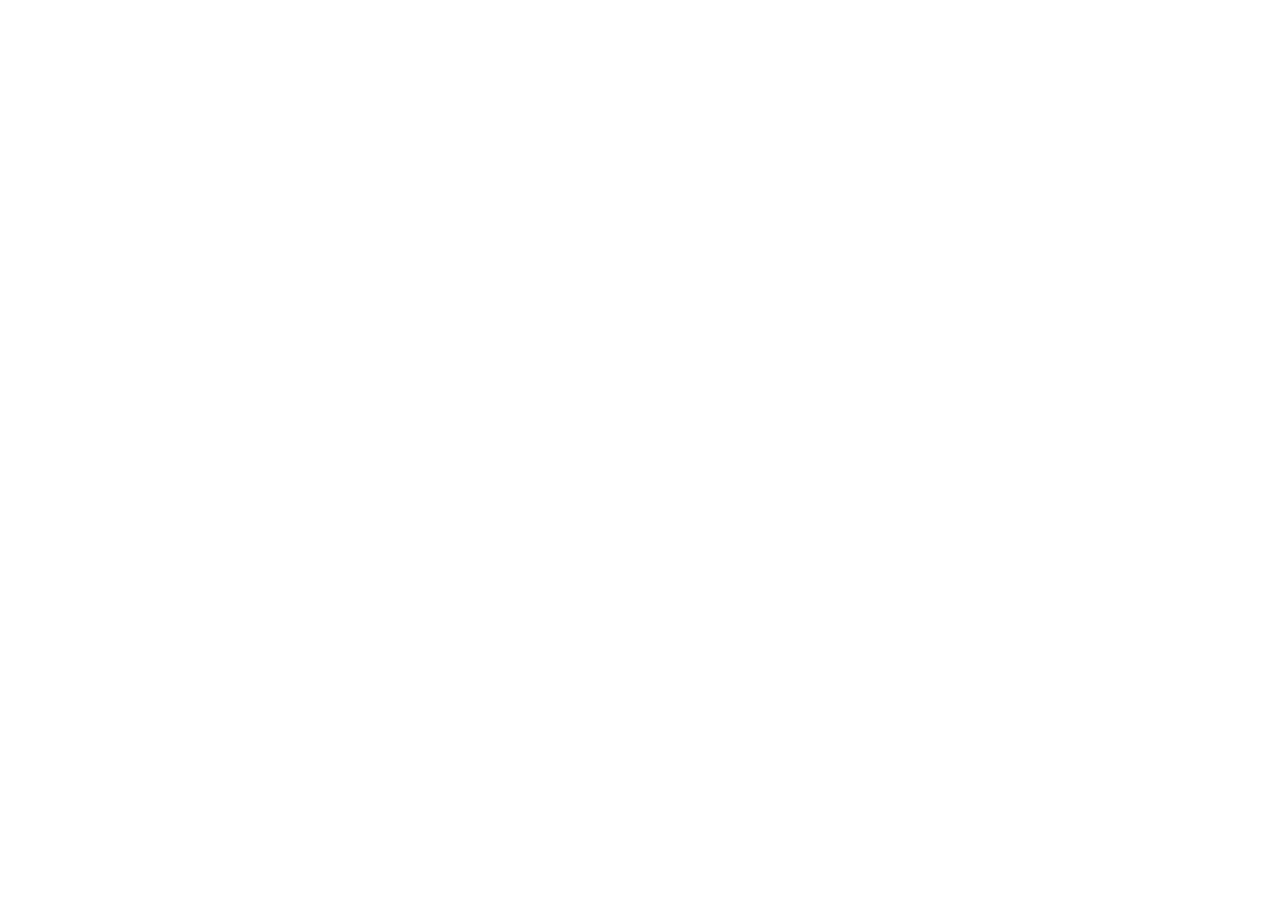
==== index.html @ 65dcfc45 "initial commit" ====
<!DOCTYPE html>
<html lang="en">
<head>
    <meta charset="UTF-8">
    <meta name="viewport" content="width=
    
    
    , initial-scale=1.0">
    <title>Document</title>
</head>
<body>
    
</body>
</html>
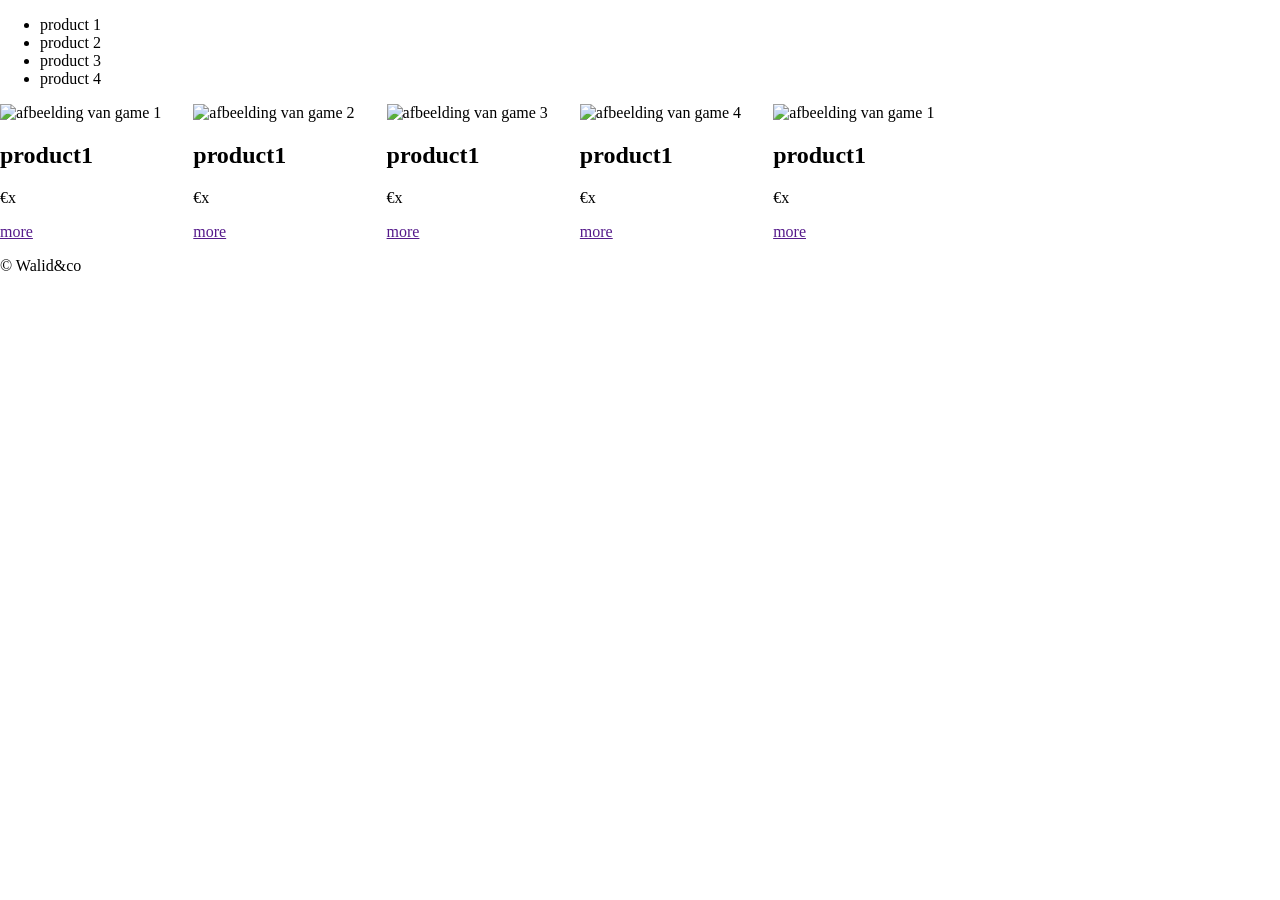
==== commit 7b417330: "eerste structuur van producten op pagina" ====
--- a/index.html
+++ b/index.html
@@ -1,14 +1,83 @@
 <!DOCTYPE html>
 <html lang="en">
+
 <head>
     <meta charset="UTF-8">
-    <meta name="viewport" content="width=
+    <meta name="viewport" content="width=device-width, initial-scale=1.0">
+    <link rel="stylesheet" href="CSS/homepage.css">
+    <title>Webshop Videogames</title>
+
+</head>
+
+<body>
+
+    <header>
+
+
+        <nav>
+            <ul class="container">
+                <li>product 1</li>
+                <li>product 2</li>
+                <li>product 3</li>
+                <li>product 4</li>
+            </ul>
+        </nav>
+    </header>
+
+
+
+    <div class="producten">
     
-    
-    , initial-scale=1.0">
-    <title>Document</title>
-</head>
-<body>
-    
+        <article class="product">
+            <img src="" alt="afbeelding van game 1">
+            <h2 class="productnaam">product1</h2>
+            <p class="prijs">€x</p>
+            <a href="">more</a>
+        </article>
+
+        <br>
+        <article class="product">
+            <img src="" alt="afbeelding van game 2">
+            <h2 class="productnaam">product1</h2>
+            <p class="prijs">€x</p>
+            <a href="">more</a>
+        </article>
+
+        <br>
+        <article class="product">
+            <img src="" alt="afbeelding van game 3">
+            <h2 class="productnaam">product1</h2>
+            <p class="prijs">€x</p>
+            <a href="">more</a>
+        </article>
+
+        <br>
+        <article class="product">
+            <img src="" alt="afbeelding van game 4">
+            <h2 class="productnaam">product1</h2>
+            <p class="prijs">€x</p>
+            <a href="">more</a>
+
+        </article>
+
+        <br>
+        <article class="product1">
+            <img src="" alt="afbeelding van game 1">
+            <h2 class="productnaam">product1</h2>
+            <p class="prijs">€x</p>
+            <a href="">more</a>
+        </article>
+    </div>
+
+
+
+
+    <footer>
+        <p>&copy; Walid&co</p>
+    </footer>
+
+
+
 </body>
+
 </html>
--- a/CSS/homepage.css
+++ b/CSS/homepage.css
@@ -0,0 +1,28 @@
+body{
+  
+margin: 0;
+
+
+}
+
+
+
+
+.producten{
+    display: flex;
+    gap: 1rem;
+    align-items: end;
+    overflow: auto;
+
+}
+
+
+.navigatie ul{
+    list-style: none;
+}
+
+
+
+
+
+
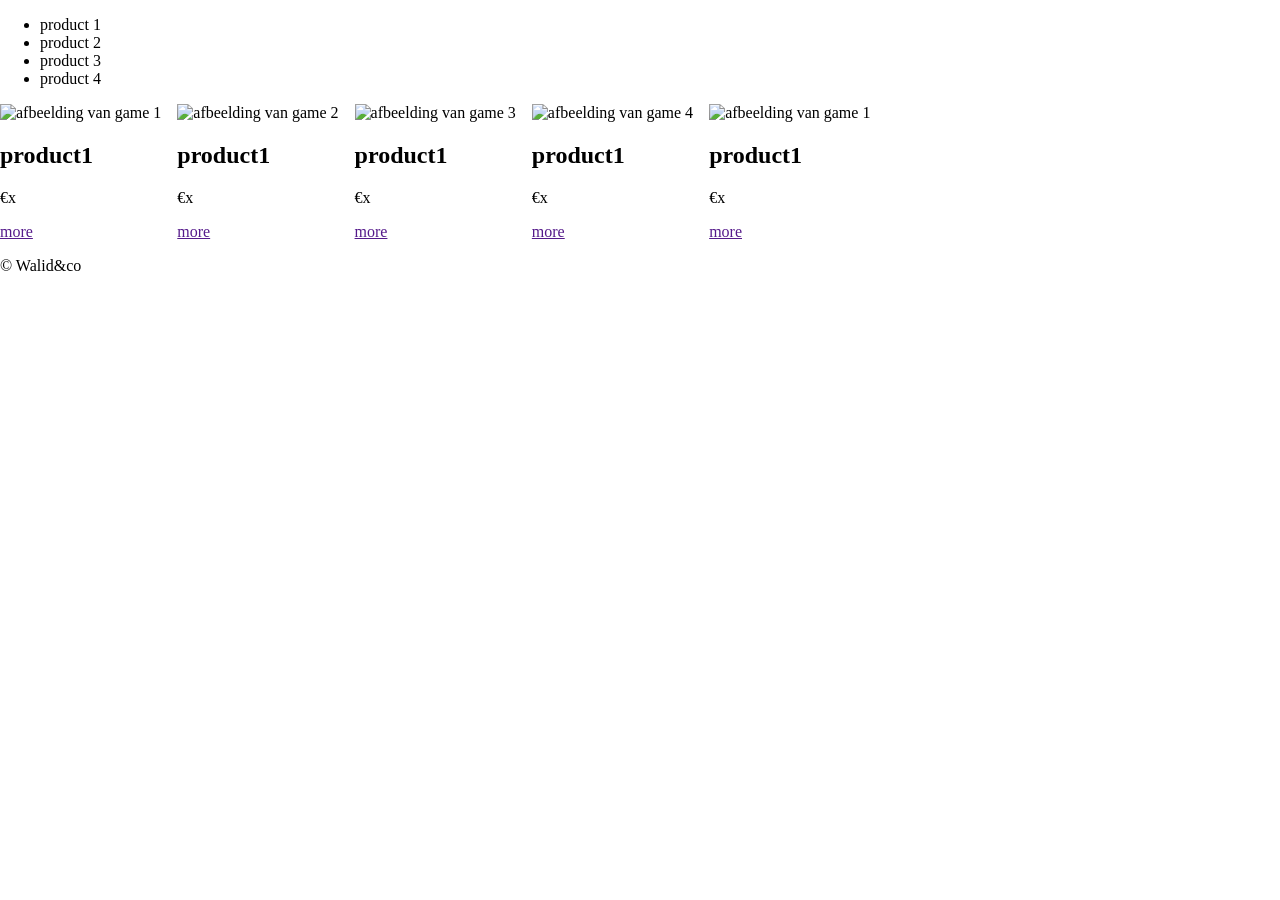
==== commit 71cb3b47: "basis opmaak van tabel voor adminpagina" ====
--- a/index.html
+++ b/index.html
@@ -35,7 +35,7 @@
             <a href="">more</a>
         </article>
 
-        <br>
+
         <article class="product">
             <img src="" alt="afbeelding van game 2">
             <h2 class="productnaam">product1</h2>
@@ -43,7 +43,7 @@
             <a href="">more</a>
         </article>
 
-        <br>
+     
         <article class="product">
             <img src="" alt="afbeelding van game 3">
             <h2 class="productnaam">product1</h2>
@@ -51,7 +51,8 @@
             <a href="">more</a>
         </article>
 
-        <br>
+ 
+    
         <article class="product">
             <img src="" alt="afbeelding van game 4">
             <h2 class="productnaam">product1</h2>
@@ -60,7 +61,7 @@
 
         </article>
 
-        <br>
+ 
         <article class="product1">
             <img src="" alt="afbeelding van game 1">
             <h2 class="productnaam">product1</h2>
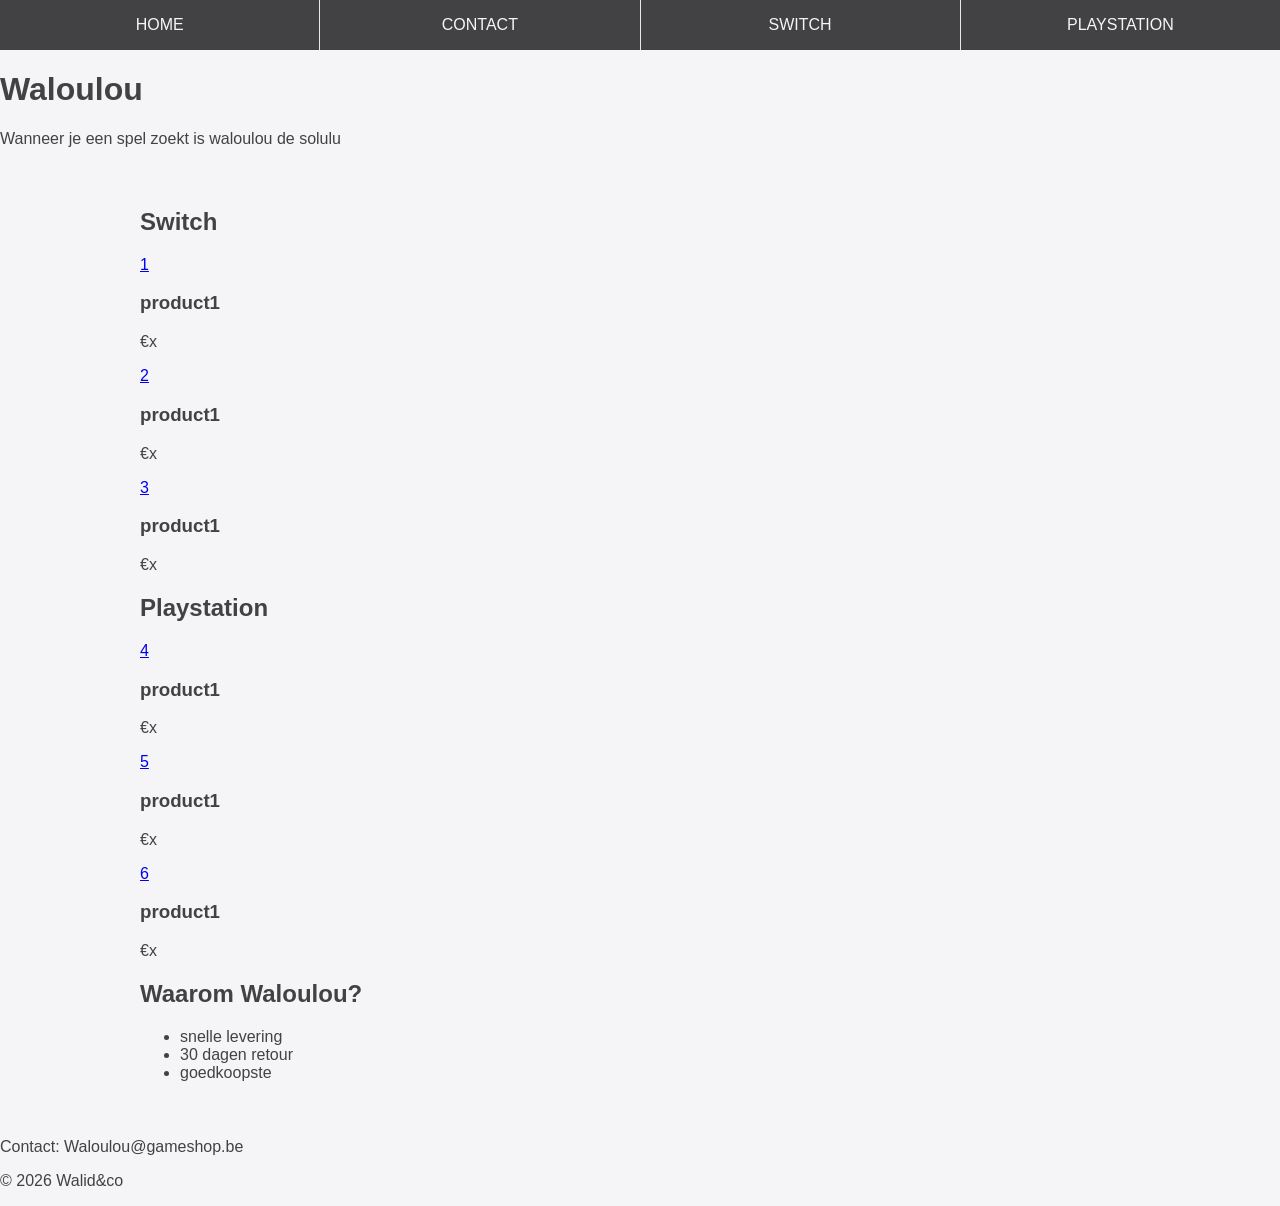
==== commit 3c0f6ea9: "basis structuur van homepage verbetert + navigatie + productsecties" ====
--- a/index.html
+++ b/index.html
@@ -13,68 +13,130 @@
 
     <header>
 
-
-        <nav>
-            <ul class="container">
-                <li>product 1</li>
-                <li>product 2</li>
-                <li>product 3</li>
-                <li>product 4</li>
+        <nav class="navigatie">
+            <ul>
+                <li class="logo"><a href="index.html">Home</a></li>
+                <li> <a href="#contact">Contact</a></li>
+                <li><a href="#switch">Switch</a></li>
+                <li><a href="#playstation">Playstation</a></li>
             </ul>
         </nav>
+
+        <h1>Waloulou</h1>
+        <p>Wanneer je een spel zoekt is waloulou de solulu</p>
+
     </header>
 
 
+    <!-- de verschillende producten (3 switch games en 3 playstation games -> click = detail pagina )-->
+    <main class="container">
 
-    <div class="producten">
-    
-        <article class="product">
-            <img src="" alt="afbeelding van game 1">
-            <h2 class="productnaam">product1</h2>
-            <p class="prijs">€x</p>
-            <a href="">more</a>
-        </article>
+        <div class="producten">
 
 
-        <article class="product">
-            <img src="" alt="afbeelding van game 2">
-            <h2 class="productnaam">product1</h2>
-            <p class="prijs">€x</p>
-            <a href="">more</a>
-        </article>
+            <!--switch games-->
 
-     
-        <article class="product">
-            <img src="" alt="afbeelding van game 3">
-            <h2 class="productnaam">product1</h2>
-            <p class="prijs">€x</p>
-            <a href="">more</a>
-        </article>
+            <section class="categorie" id="switch">
+                <h2>Switch</h2>
 
- 
+                <div class="productenrij">
+
+                    <article class="product">
+                        <a href="producten/product1.html">
+                            1
+                            <!-- <img src="" alt="afbeelding van game 1"> -->
+                        </a>
+                 
     
-        <article class="product">
-            <img src="" alt="afbeelding van game 4">
-            <h2 class="productnaam">product1</h2>
-            <p class="prijs">€x</p>
-            <a href="">more</a>
+                        <h3 class="productnaam">product1</h3>
+                        <p class="prijs">€x</p>
+                    </article>
 
-        </article>
+                    <article class="product">
+                        <a href="producten/product1.html">
+                            2
+                            <!-- <img src="" alt="afbeelding van game 1"> -->
+                        </a>
+                 
+                        <h3 class="productnaam">product1</h3>
+                        <p class="prijs">€x</p>
+                    </article>
 
- 
-        <article class="product1">
-            <img src="" alt="afbeelding van game 1">
-            <h2 class="productnaam">product1</h2>
-            <p class="prijs">€x</p>
-            <a href="">more</a>
-        </article>
-    </div>
+                    <article class="product">
+                        <a href="producten/product1.html">
+                            3
+                            <!-- <img src="" alt="afbeelding van game 1"> -->
+                        </a>
+                
+                        <h3 class="productnaam">product1</h3>
+                        <p class="prijs">€x</p>
+
+                    </article>
+                </div>
 
 
 
 
-    <footer>
-        <p>&copy; Walid&co</p>
+            </section>
+
+
+            <!--playstation games -->
+            <section class="categorie" id="playstation">
+                <h2>Playstation</h2>
+                <div class="productenrij">
+                    <article class="product">
+                        <a href="producten/product1.html">
+                            4
+                            <!-- <img src="" alt="afbeelding van game 1"> -->
+                        </a>
+                    
+                        <h3 class="productnaam">product1</h3>
+                        <p class="prijs">€x</p>
+                    </article>
+                    <article class="product">
+                        <a href="producten/product1.html">
+                            5
+                            <!-- <img src="" alt="afbeelding van game 1"> -->
+                        </a>
+          
+                        <h3 class="productnaam">product1</h3>
+                        <p class="prijs">€x</p>
+                    </article>
+                    <article class="product">
+                        <a href="producten/product1.html">
+                            6
+                            <!-- <img src="" alt="afbeelding van game 1"> -->
+                        </a>
+             
+                        <h3 class="productnaam">product1</h3>
+                        <p class="prijs">€x</p>
+                    </article>
+                </div>
+
+            </section>
+
+
+
+        </div>
+
+
+
+
+        <section class="extra">
+            <h2>Waarom Waloulou?</h2>
+            <ul>
+                <li>snelle levering</li>
+                <li>30 dagen retour</li>
+                <li>goedkoopste</li>
+            </ul>
+
+        </section>
+    </main>
+
+
+    <footer id="contact">
+        <p>Contact: Waloulou@gameshop.be</p>
+        <p>&copy; 2026 Walid&co</p>
     </footer>
 
 
--- a/CSS/homepage.css
+++ b/CSS/homepage.css
@@ -1,28 +1,71 @@
-body{
-  
-margin: 0;
-
+:root {
+    --silver: #e6e6e6;
+    --gray: #424245;
+    --white: #f5f5f7;
+    --blue: #0066cc;
 
 }
 
 
 
 
-.producten{
-    display: flex;
-    gap: 1rem;
-    align-items: end;
-    overflow: auto;
+body {
+    font-family: Arial, Helvetica, sans-serif;
+    background-color: var(--white);
+    color: var(--gray);
+    margin: 0;
+
 
 }
 
+.container {
+    margin: 0 auto 0 auto;
+    padding: 1.5rem 1rem 1.5rem 1rem;
+    max-width: 1000px;
+}
 
-.navigatie ul{
-    list-style: none;
+
+
+.navigatie {
+    background: var(--gray);
 }
 
 
 
 
+.navigatie ul {
+    margin: 0;
+    padding: 0;
+    list-style: none;
+    display: flex;
+    flex-wrap: wrap;
+    align-items: center;
 
 
+}
+
+
+.navigatie a {
+    display: block;
+    padding: 1rem;
+    color: var(--white);
+    text-transform: uppercase;
+    text-align: center;
+    text-decoration: none;
+
+}
+
+.navigatie li {
+    flex: 1;
+    border-right: 1px solid var(--silver);
+}
+
+.navigatie li:last-child {
+    border-right: 0;
+
+}
+
+.navigatie a:hover {
+    text-decoration: underline;
+
+}
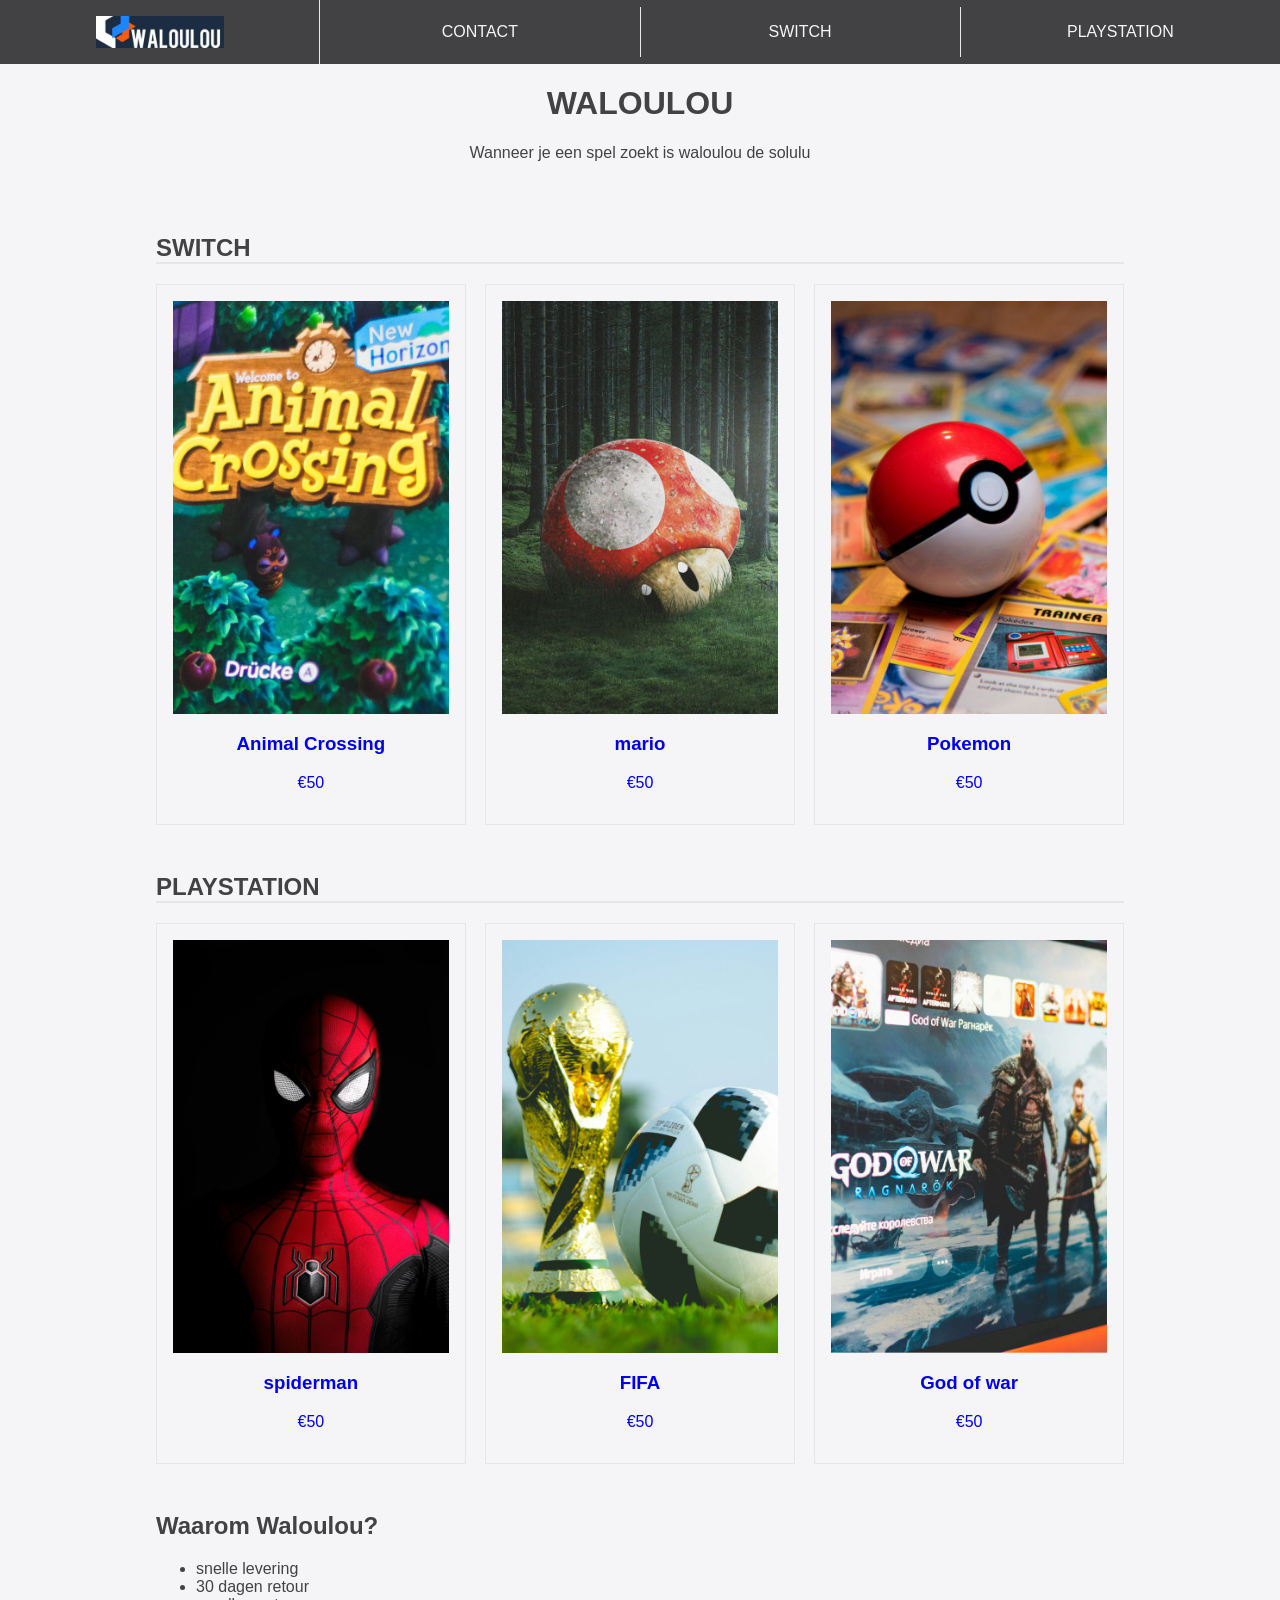
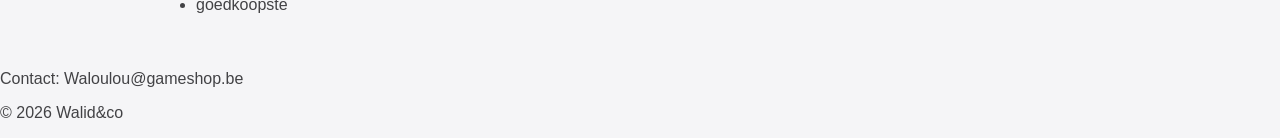
==== commit d75580ae: "opmaak van website verbetert + afbeeldingen en logo toegevoegd" ====
--- a/index.html
+++ b/index.html
@@ -15,7 +15,7 @@
 
         <nav class="navigatie">
             <ul>
-                <li class="logo"><a href="index.html">Home</a></li>
+                <li class="logo"><a href="index.html"><img src="afbeeldingen/logo/logo.jpg" alt="waloulou logo"></a></li>
                 <li> <a href="#contact">Contact</a></li>
                 <li><a href="#switch">Switch</a></li>
                 <li><a href="#playstation">Playstation</a></li>
@@ -33,7 +33,6 @@
 
         <div class="producten">
 
-
             <!--switch games-->
 
             <section class="categorie" id="switch">
@@ -42,35 +41,33 @@
                 <div class="productenrij">
 
                     <article class="product">
-                        <a href="producten/product1.html">
-                            1
-                            <!-- <img src="" alt="afbeelding van game 1"> -->
+                        <a class="productlink" href="producten/switch/animal_crossing.html">
+                            <img class="productimg" src="afbeeldingen/ac.jpg" alt="animal crossing">
+                
+                            <h3 class="productnaam">Animal Crossing</h3>
+                            <p class="prijs">€50</p>
                         </a>
-                 
-    
-                        <h3 class="productnaam">product1</h3>
-                        <p class="prijs">€x</p>
                     </article>
 
+
                     <article class="product">
-                        <a href="producten/product1.html">
-                            2
-                            <!-- <img src="" alt="afbeelding van game 1"> -->
+                        <a class="productlink" href="producten/switch/mario.html">
+                            <img class="productimg" src="afbeeldingen/mario.jpg" alt="mario">
+
+                            <h3 class="productnaam">mario</h3>
+                            <p class="prijs">€50</p>
                         </a>
-                 
-                        <h3 class="productnaam">product1</h3>
-                        <p class="prijs">€x</p>
                     </article>
 
+
+
                     <article class="product">
-                        <a href="producten/product1.html">
-                            3
-                            <!-- <img src="" alt="afbeelding van game 1"> -->
+                        <a class="productlink" href="producten/switch/mario.html">
+                            <img class="productimg" src="afbeeldingen/pokemon.jpg" alt="pokemon">
+
+                            <h3 class="productnaam">Pokemon</h3>
+                            <p class="prijs">€50</p>
                         </a>
-                
-                        <h3 class="productnaam">product1</h3>
-                        <p class="prijs">€x</p>
-
                     </article>
                 </div>
 
@@ -84,33 +81,40 @@
             <section class="categorie" id="playstation">
                 <h2>Playstation</h2>
                 <div class="productenrij">
+
                     <article class="product">
-                        <a href="producten/product1.html">
-                            4
-                            <!-- <img src="" alt="afbeelding van game 1"> -->
+                        <a class="productlink" href="producten/switch/mario.html">
+                            <img class="productimg" src="afbeeldingen/spiderman.jpg" alt="spiderman">
+
+                            <h3 class="productnaam">spiderman</h3>
+                            <p class="prijs">€50</p>
                         </a>
-                    
-                        <h3 class="productnaam">product1</h3>
-                        <p class="prijs">€x</p>
                     </article>
+
+
+
                     <article class="product">
-                        <a href="producten/product1.html">
-                            5
-                            <!-- <img src="" alt="afbeelding van game 1"> -->
+                        <a class="productlink" href="producten/switch/mario.html">
+                            <img class="productimg" src="afbeeldingen/fifa.jpg" alt="fifa">
+
+                            <h3 class="productnaam">FIFA</h3>
+                            <p class="prijs">€50</p>
                         </a>
-          
-                        <h3 class="productnaam">product1</h3>
-                        <p class="prijs">€x</p>
                     </article>
+
+
+
+
                     <article class="product">
-                        <a href="producten/product1.html">
-                            6
-                            <!-- <img src="" alt="afbeelding van game 1"> -->
+                        <a class="productlink" href="producten/switch/mario.html">
+                            <img class="productimg" src="afbeeldingen/gow.jpg" alt="God of war">
+
+                            <h3 class="productnaam">God of war</h3>
+                            <p class="prijs">€50</p>
                         </a>
-             
-                        <h3 class="productnaam">product1</h3>
-                        <p class="prijs">€x</p>
                     </article>
+
+
                 </div>
 
             </section>
--- a/CSS/homepage.css
+++ b/CSS/homepage.css
@@ -5,6 +5,8 @@
     --blue: #0066cc;
 
 }
+
+*{box-sizing: border-box;}
 
 
 
@@ -17,6 +19,8 @@
 
 
 }
+
+
 
 .container {
     margin: 0 auto 0 auto;
@@ -68,4 +72,62 @@
 .navigatie a:hover {
     text-decoration: underline;
 
+}
+
+.logo img{
+    height: 32px;
+    display: block;
+    margin: auto;
+
+}
+.productimg{
+    display: block;
+    width: 100%;
+    margin: 0 0 1rem 0;
+   
+}
+
+
+header h1{
+    text-align: center;
+    text-transform: uppercase;
+}
+
+header p{
+    text-align: center;
+}
+
+.categorie{
+    margin: 2rem 0 2rem 0;
+}
+
+.categorie h2{
+    border-bottom: 2px solid var(--silver);
+    text-transform: uppercase;
+   
+}
+
+.productenrij{
+    display: flex;
+    flex-wrap: wrap;
+    justify-content: space-between;
+}
+
+.product{
+    flex: 0 0 32%;
+    margin: 0 0 1rem 0;
+    border: 1px solid var(--silver);
+    padding: 1rem;
+    background: var(--white);
+
+
+}
+
+
+.product a{
+    display: block;
+    padding: 0;
+    text-align: center;
+    margin: 0;
+    text-decoration: none;
 }
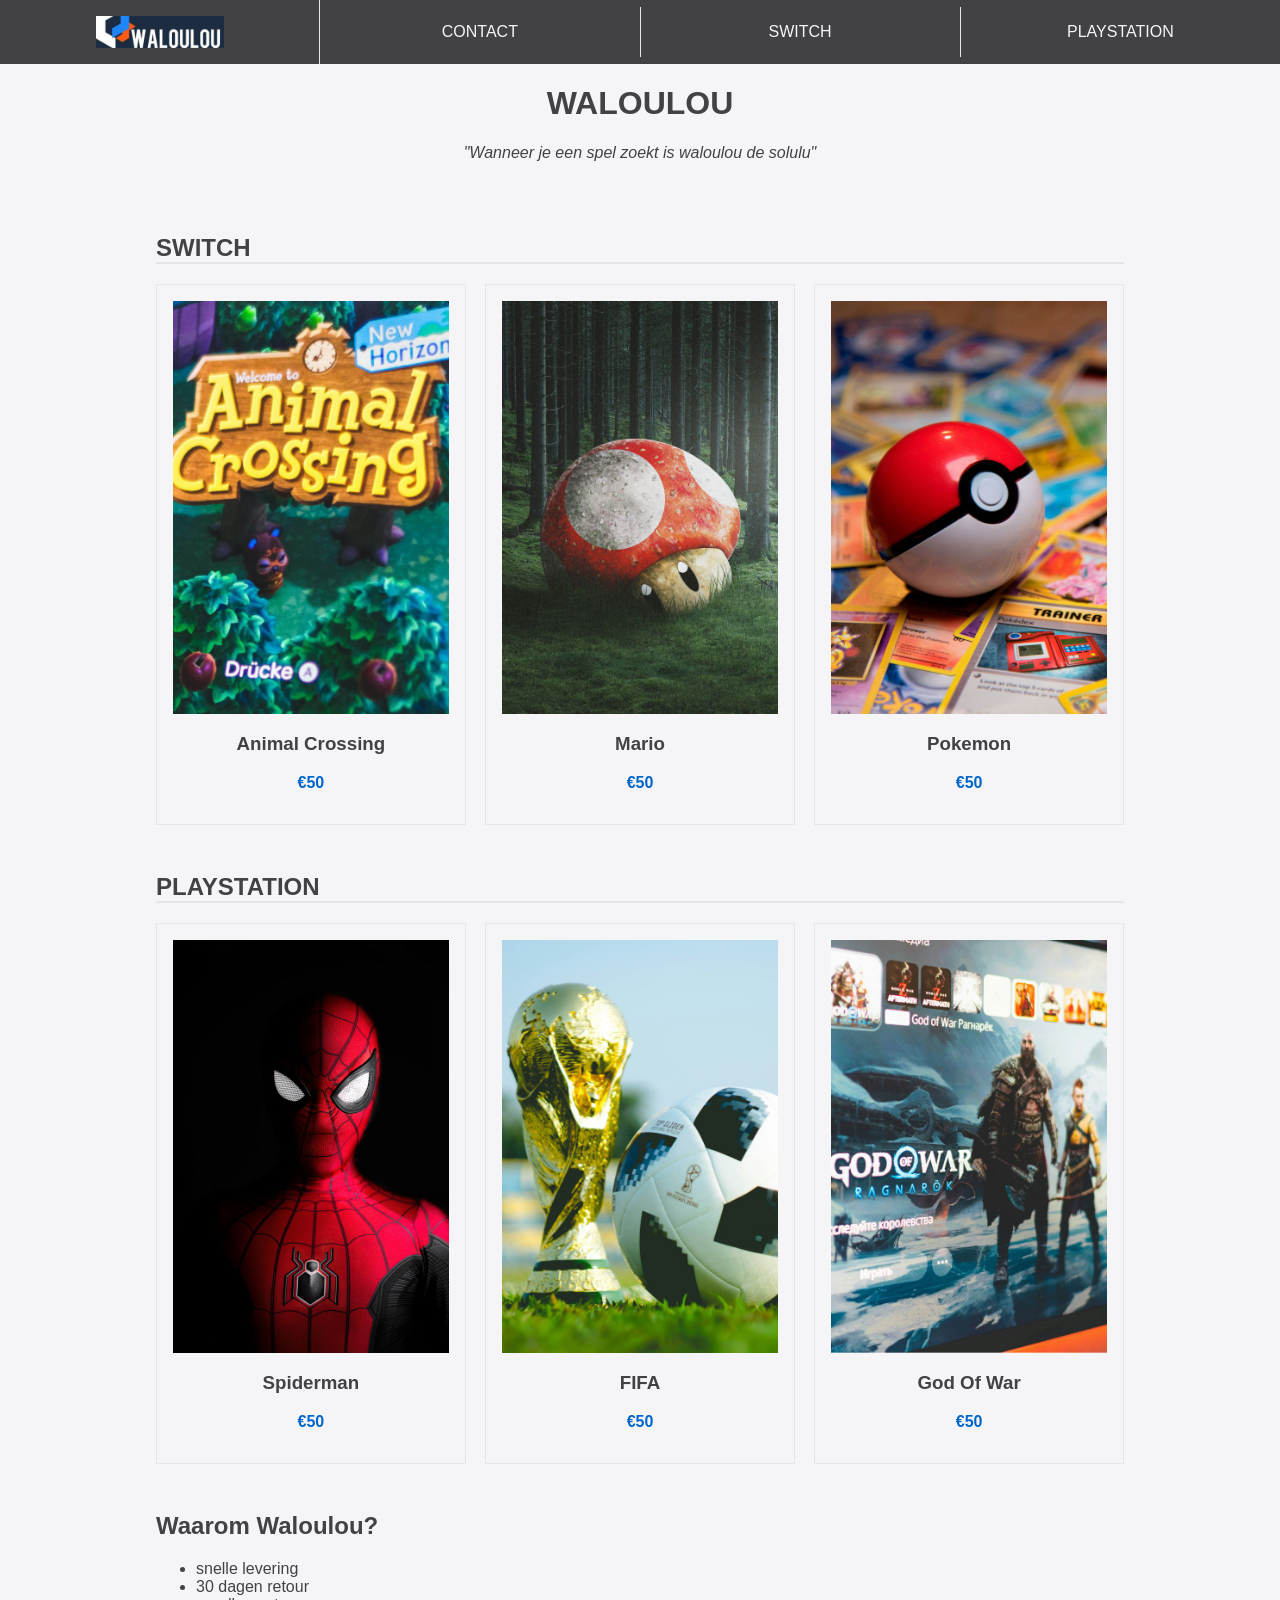
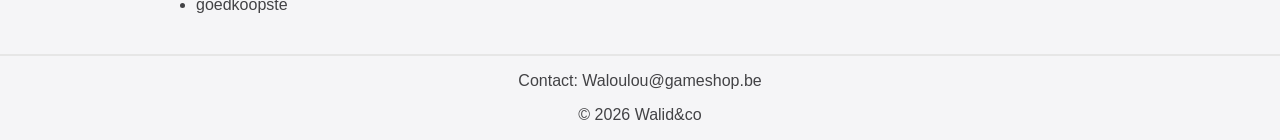
==== commit 59edc709: "toevoeging van alle paginas met description van games" ====
--- a/index.html
+++ b/index.html
@@ -23,7 +23,7 @@
         </nav>
 
         <h1>Waloulou</h1>
-        <p>Wanneer je een spel zoekt is waloulou de solulu</p>
+        <p>"Wanneer je een spel zoekt is waloulou de solulu"</p>
 
     </header>
 
@@ -62,7 +62,7 @@
 
 
                     <article class="product">
-                        <a class="productlink" href="producten/switch/mario.html">
+                        <a class="productlink" href="producten/switch/pokemon.html">
                             <img class="productimg" src="afbeeldingen/pokemon.jpg" alt="pokemon">
 
                             <h3 class="productnaam">Pokemon</h3>
@@ -83,7 +83,7 @@
                 <div class="productenrij">
 
                     <article class="product">
-                        <a class="productlink" href="producten/switch/mario.html">
+                        <a class="productlink" href="producten/playstation/spiderman.html">
                             <img class="productimg" src="afbeeldingen/spiderman.jpg" alt="spiderman">
 
                             <h3 class="productnaam">spiderman</h3>
@@ -94,7 +94,7 @@
 
 
                     <article class="product">
-                        <a class="productlink" href="producten/switch/mario.html">
+                        <a class="productlink" href="producten/playstation/fifa.html">
                             <img class="productimg" src="afbeeldingen/fifa.jpg" alt="fifa">
 
                             <h3 class="productnaam">FIFA</h3>
@@ -106,7 +106,7 @@
 
 
                     <article class="product">
-                        <a class="productlink" href="producten/switch/mario.html">
+                        <a class="productlink" href="producten/playstation/god_of_war.html">
                             <img class="productimg" src="afbeeldingen/gow.jpg" alt="God of war">
 
                             <h3 class="productnaam">God of war</h3>
--- a/CSS/homepage.css
+++ b/CSS/homepage.css
@@ -95,6 +95,8 @@
 
 header p{
     text-align: center;
+    font-style: italic;
+    color: var(--gray);
 }
 
 .categorie{
@@ -130,4 +132,90 @@
     text-align: center;
     margin: 0;
     text-decoration: none;
-}+    color: var(--gray);
+}
+
+.productnaam{
+    text-transform: capitalize;
+
+}
+
+.prijs{
+    color: var(--blue);
+    font-weight: bold;
+
+}
+
+
+.detail{
+    display: flex;
+    flex-wrap: wrap;
+    text-align: center;
+    justify-content: center;
+
+    background: var(--white);
+    border: 1px solid var(--silver);
+    border-radius: 6px;
+    padding: 2rem 2rem 2rem 2rem;
+    margin: 2rem 0 2rem 0;
+    
+
+}
+.detailafbeelding{
+    width: 100%;
+    margin: 0;
+ 
+
+
+}
+
+.detailimg{
+    display: block;
+    margin: 0 auto 0 auto;
+    max-width: 500px;
+    height: auto;
+    width: 100%;
+
+}
+
+
+
+.detailinfo ul{
+    max-width: 320px;
+    margin: 0 auto 0 auto;
+    padding: 0;
+    list-style: none;
+    text-align: left;
+}
+
+.detailinfo li{
+    border-bottom: 1px solid var(--silver);
+}
+
+
+.teruglink{
+    font-weight: bold;
+    background-color: var(--blue);
+    color: var(--white);
+    text-decoration: none;
+    border-radius: 6px;
+    margin-top: 1rem;
+
+}
+
+.teruglink:hover{
+    text-decoration: underline;
+}
+
+
+.extra a{
+    color:var(--gray);
+    text-decoration: none;
+    font-weight: bold;
+}
+
+
+footer{
+    border-top: 2px solid var(--silver);
+    text-align: center;
+}
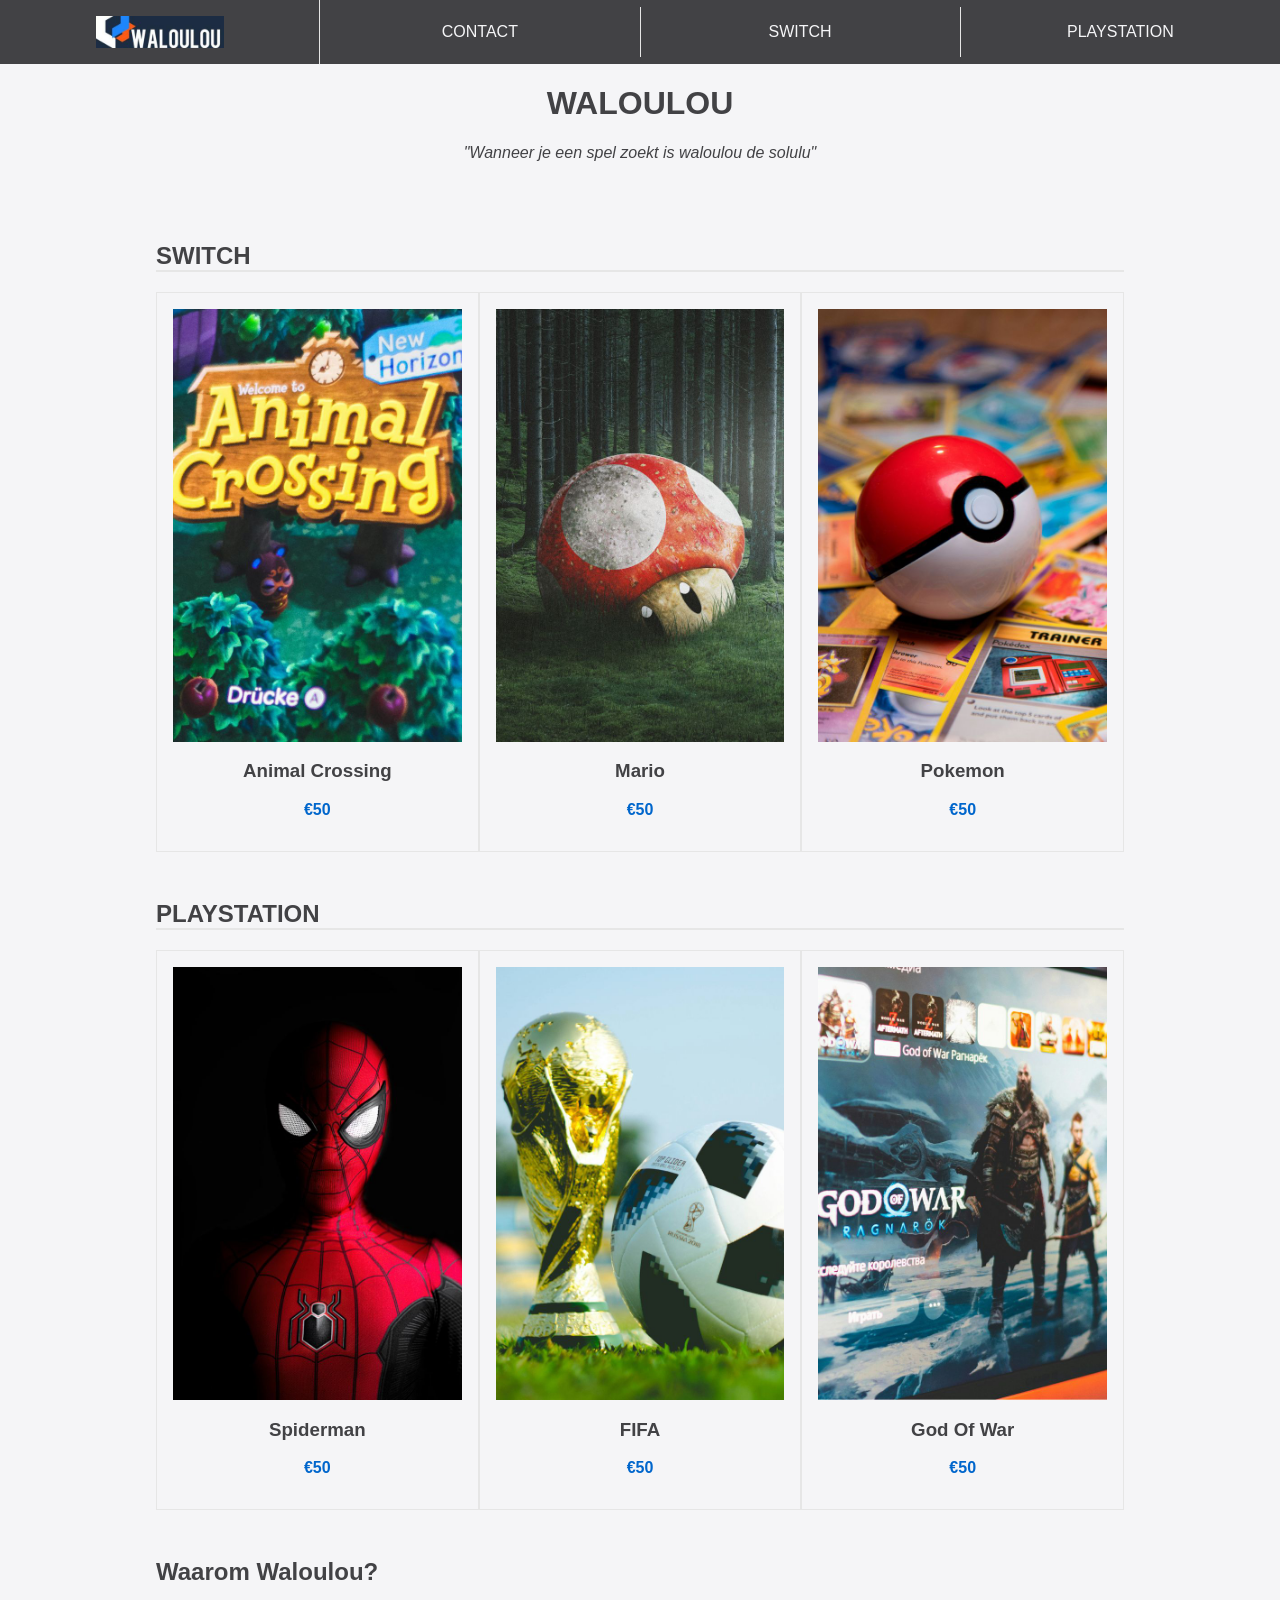
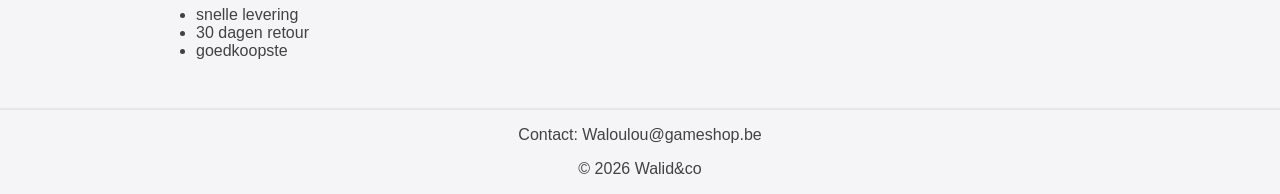
==== commit 91f4af8e: "comments + README opgesteld" ====
--- a/index.html
+++ b/index.html
@@ -5,6 +5,11 @@
     <meta charset="UTF-8">
     <meta name="viewport" content="width=device-width, initial-scale=1.0">
     <link rel="stylesheet" href="CSS/homepage.css">
+    <link rel="preconnect" href="https://fonts.googleapis.com">
+    <link rel="preconnect" href="https://fonts.gstatic.com" crossorigin>
+    <link
+        href="https://fonts.googleapis.com/css2?family=Roboto:ital,wght@0,100..900;1,100..900&family=Sigmar+One&display=swap"
+        rel="stylesheet">
     <title>Webshop Videogames</title>
 
 </head>
@@ -15,13 +20,16 @@
 
         <nav class="navigatie">
             <ul>
-                <li class="logo"><a href="index.html"><img src="afbeeldingen/logo/logo.jpg" alt="waloulou logo"></a></li>
+                <!-- logo linkt terug naar homepage-->
+                <li class="logo"><a href="index.html"><img src="afbeeldingen/logo/logo.jpg" alt="waloulou logo"></a>
+                </li>
+                <!--ankers gebruikt om te springen naar specifieke delen van pagina-->
                 <li> <a href="#contact">Contact</a></li>
                 <li><a href="#switch">Switch</a></li>
                 <li><a href="#playstation">Playstation</a></li>
             </ul>
         </nav>
-
+        <!--titel  en slogan van mijn webshop-->
         <h1>Waloulou</h1>
         <p>"Wanneer je een spel zoekt is waloulou de solulu"</p>
 
@@ -40,16 +48,19 @@
 
                 <div class="productenrij">
 
+
+                    <!--animal crossing gamecard-->
                     <article class="product">
                         <a class="productlink" href="producten/switch/animal_crossing.html">
                             <img class="productimg" src="afbeeldingen/ac.jpg" alt="animal crossing">
-                
+
                             <h3 class="productnaam">Animal Crossing</h3>
                             <p class="prijs">€50</p>
                         </a>
                     </article>
 
 
+                    <!--mario gamecard-->
                     <article class="product">
                         <a class="productlink" href="producten/switch/mario.html">
                             <img class="productimg" src="afbeeldingen/mario.jpg" alt="mario">
@@ -61,6 +72,7 @@
 
 
 
+                    <!--pokemon gamecard-->
                     <article class="product">
                         <a class="productlink" href="producten/switch/pokemon.html">
                             <img class="productimg" src="afbeeldingen/pokemon.jpg" alt="pokemon">
@@ -78,6 +90,8 @@
 
 
             <!--playstation games -->
+
+            <!--spiderman gamecard-->
             <section class="categorie" id="playstation">
                 <h2>Playstation</h2>
                 <div class="productenrij">
@@ -93,6 +107,7 @@
 
 
 
+                    <!--Fifa gamecard-->
                     <article class="product">
                         <a class="productlink" href="producten/playstation/fifa.html">
                             <img class="productimg" src="afbeeldingen/fifa.jpg" alt="fifa">
@@ -104,7 +119,7 @@
 
 
 
-
+                    <!--God of war gamecard-->
                     <article class="product">
                         <a class="productlink" href="producten/playstation/god_of_war.html">
                             <img class="productimg" src="afbeeldingen/gow.jpg" alt="God of war">
@@ -138,6 +153,8 @@
     </main>
 
 
+    <!--contactgegevens -->
+
     <footer id="contact">
         <p>Contact: Waloulou@gameshop.be</p>
         <p>&copy; 2026 Walid&co</p>
--- a/CSS/homepage.css
+++ b/CSS/homepage.css
@@ -1,4 +1,6 @@
 :root {
+
+    /* kleurschema gedefinieerd van webflow */
     --silver: #e6e6e6;
     --gray: #424245;
     --white: #f5f5f7;
@@ -6,6 +8,9 @@
 
 }
 
+
+/*om de padding en border bij te tellen in hoogte en breedte*/
+
 *{box-sizing: border-box;}
 
 
@@ -21,10 +26,12 @@
 }
 
 
-
+/*
+om de inhoud te centeren
+*/
 .container {
     margin: 0 auto 0 auto;
-    padding: 1.5rem 1rem 1.5rem 1rem;
+    padding: 2rem 1rem 2rem 1rem;
     max-width: 1000px;
 }
 
@@ -59,6 +66,7 @@
 
 }
 
+/*verdeelt de menu elementen over de volledige breedte */
 .navigatie li {
     flex: 1;
     border-right: 1px solid var(--silver);
@@ -74,6 +82,9 @@
 
 }
 
+
+/*logo dimensies + centreren */
+
 .logo img{
     height: 32px;
     display: block;
@@ -93,6 +104,7 @@
     text-transform: uppercase;
 }
 
+/*stijl van slogan stukje onder titel*/
 header p{
     text-align: center;
     font-style: italic;
@@ -103,6 +115,8 @@
     margin: 2rem 0 2rem 0;
 }
 
+
+/*spacing rond elke categorie */
 .categorie h2{
     border-bottom: 2px solid var(--silver);
     text-transform: uppercase;
@@ -115,8 +129,9 @@
     justify-content: space-between;
 }
 
+/*3 productkaarten per rij stijlen */
 .product{
-    flex: 0 0 32%;
+    flex: 0 0 33.33%;
     margin: 0 0 1rem 0;
     border: 1px solid var(--silver);
     padding: 1rem;
@@ -146,7 +161,7 @@
 
 }
 
-
+/*kaartachtige layout + inhoud gecentreerd */
 .detail{
     display: flex;
     flex-wrap: wrap;
@@ -179,7 +194,7 @@
 }
 
 
-
+/* specificatielijst onder mekaar plaatsen en positioneren */
 .detailinfo ul{
     max-width: 320px;
     margin: 0 auto 0 auto;
@@ -214,7 +229,7 @@
     font-weight: bold;
 }
 
-
+/* footer afscheiden van de rest */
 footer{
     border-top: 2px solid var(--silver);
     text-align: center;
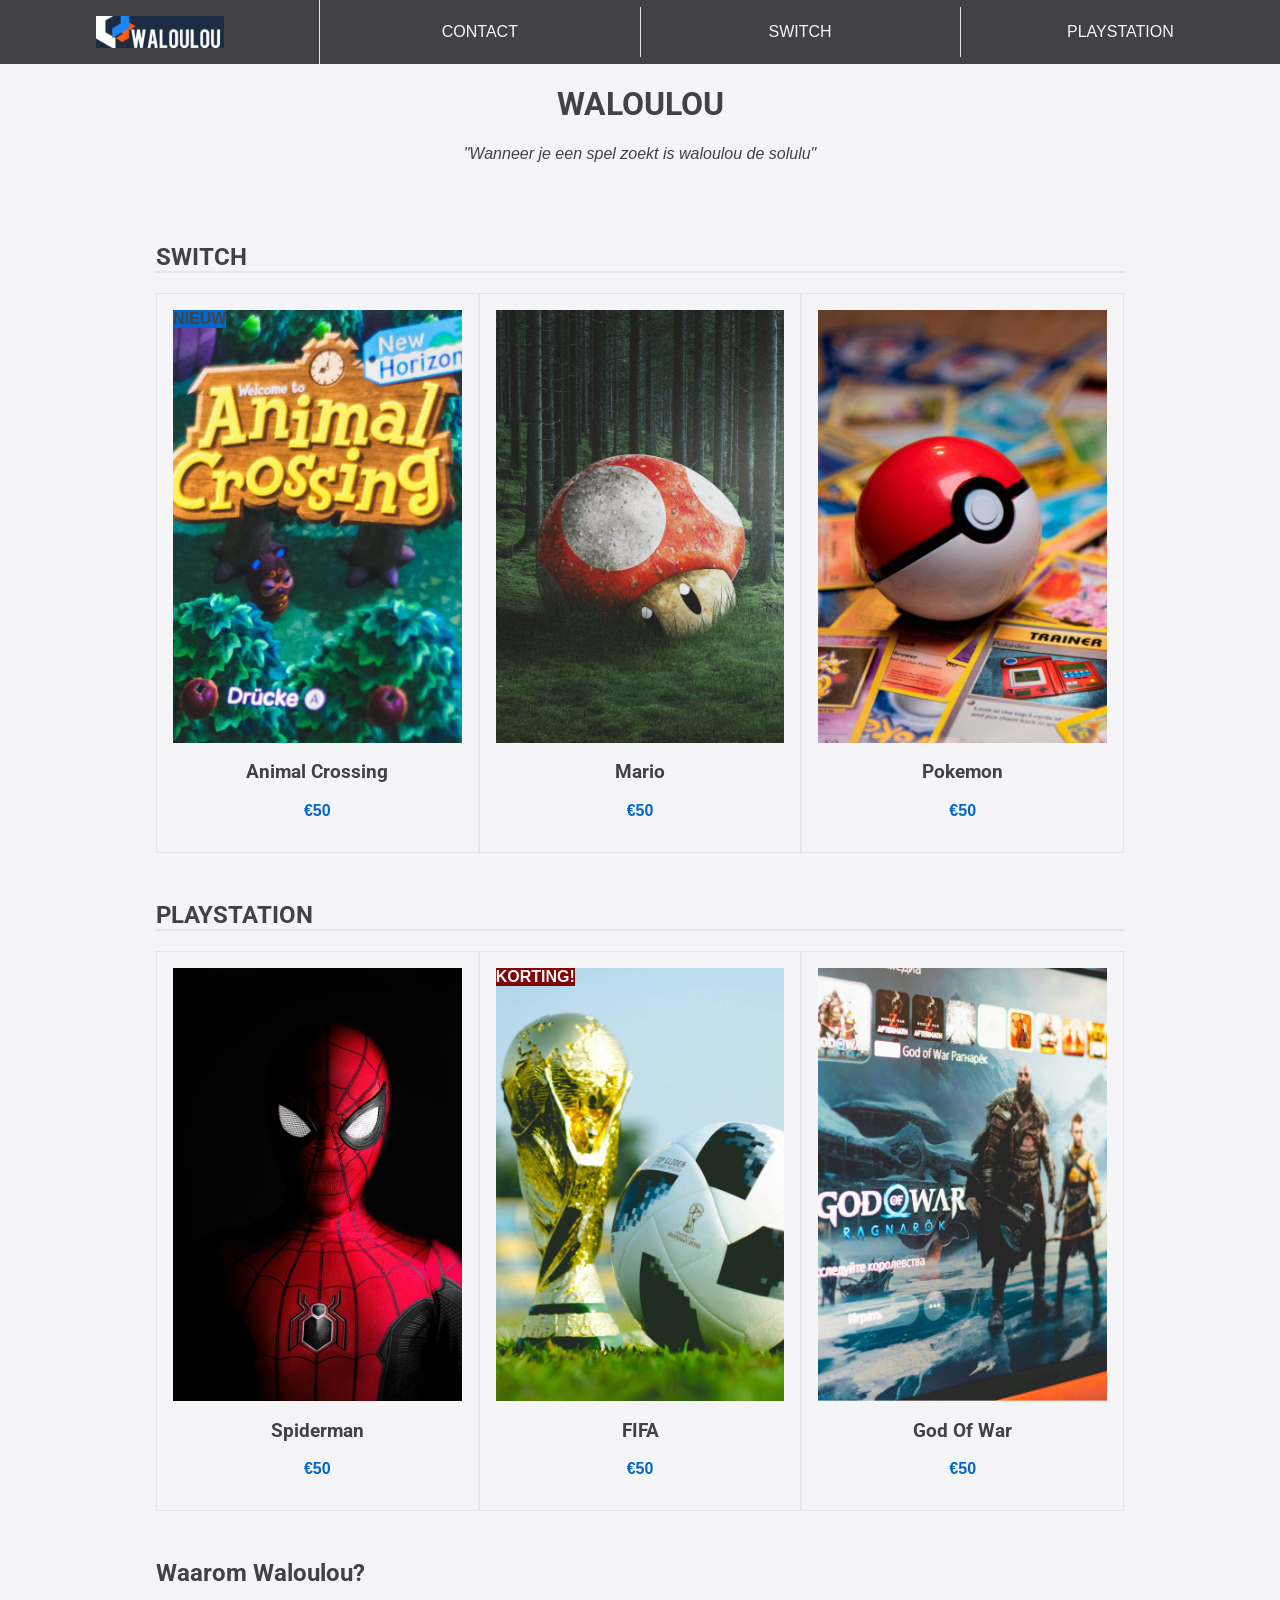
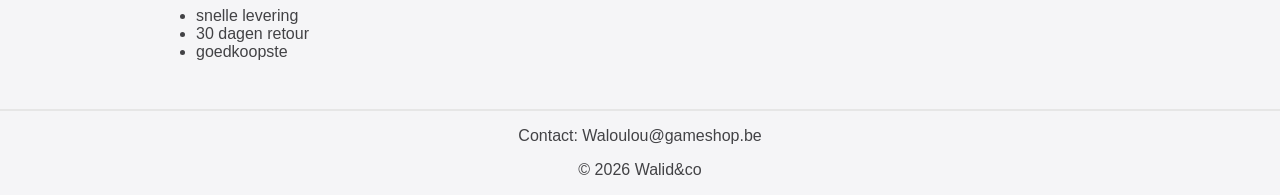
==== commit db941bd7: "toevoeging van labels promo en nieuw aan producten" ====
--- a/index.html
+++ b/index.html
@@ -4,12 +4,14 @@
 <head>
     <meta charset="UTF-8">
     <meta name="viewport" content="width=device-width, initial-scale=1.0">
-    <link rel="stylesheet" href="CSS/homepage.css">
+
     <link rel="preconnect" href="https://fonts.googleapis.com">
     <link rel="preconnect" href="https://fonts.gstatic.com" crossorigin>
     <link
-        href="https://fonts.googleapis.com/css2?family=Roboto:ital,wght@0,100..900;1,100..900&family=Sigmar+One&display=swap"
+        href="https://fonts.googleapis.com/css2?family=Roboto+Condensed:ital,wght@0,100..900;1,100..900&family=Roboto:ital,wght@0,100..900;1,100..900&family=Sigmar+One&family=Special+Gothic+Condensed+One&display=swap"
         rel="stylesheet">
+    <link rel="stylesheet" href="CSS/homepage.css">
+
     <title>Webshop Videogames</title>
 
 </head>
@@ -51,6 +53,7 @@
 
                     <!--animal crossing gamecard-->
                     <article class="product">
+                        <span class="nieuw">Nieuw</span>
                         <a class="productlink" href="producten/switch/animal_crossing.html">
                             <img class="productimg" src="afbeeldingen/ac.jpg" alt="animal crossing">
 
@@ -109,6 +112,7 @@
 
                     <!--Fifa gamecard-->
                     <article class="product">
+                        <span class="promo">korting!</span>
                         <a class="productlink" href="producten/playstation/fifa.html">
                             <img class="productimg" src="afbeeldingen/fifa.jpg" alt="fifa">
 
--- a/CSS/homepage.css
+++ b/CSS/homepage.css
@@ -11,7 +11,9 @@
 
 /*om de padding en border bij te tellen in hoogte en breedte*/
 
-*{box-sizing: border-box;}
+* {
+    box-sizing: border-box;
+}
 
 
 
@@ -85,52 +87,53 @@
 
 /*logo dimensies + centreren */
 
-.logo img{
+.logo img {
     height: 32px;
     display: block;
     margin: auto;
 
 }
-.productimg{
+
+.productimg {
     display: block;
     width: 100%;
     margin: 0 0 1rem 0;
-   
-}
-
-
-header h1{
+
+}
+
+
+header h1 {
     text-align: center;
     text-transform: uppercase;
 }
 
 /*stijl van slogan stukje onder titel*/
-header p{
+header p {
     text-align: center;
     font-style: italic;
     color: var(--gray);
 }
 
-.categorie{
+.categorie {
     margin: 2rem 0 2rem 0;
 }
 
 
 /*spacing rond elke categorie */
-.categorie h2{
+.categorie h2 {
     border-bottom: 2px solid var(--silver);
     text-transform: uppercase;
-   
-}
-
-.productenrij{
+
+}
+
+.productenrij {
     display: flex;
     flex-wrap: wrap;
     justify-content: space-between;
 }
 
 /*3 productkaarten per rij stijlen */
-.product{
+.product {
     flex: 0 0 33.33%;
     margin: 0 0 1rem 0;
     border: 1px solid var(--silver);
@@ -141,7 +144,7 @@
 }
 
 
-.product a{
+.product a {
     display: block;
     padding: 0;
     text-align: center;
@@ -150,19 +153,19 @@
     color: var(--gray);
 }
 
-.productnaam{
+.productnaam {
     text-transform: capitalize;
 
 }
 
-.prijs{
+.prijs {
     color: var(--blue);
     font-weight: bold;
 
 }
 
 /*kaartachtige layout + inhoud gecentreerd */
-.detail{
+.detail {
     display: flex;
     flex-wrap: wrap;
     text-align: center;
@@ -173,18 +176,19 @@
     border-radius: 6px;
     padding: 2rem 2rem 2rem 2rem;
     margin: 2rem 0 2rem 0;
-    
-
-}
-.detailafbeelding{
+
+
+}
+
+.detailafbeelding {
     width: 100%;
     margin: 0;
- 
-
-
-}
-
-.detailimg{
+
+
+
+}
+
+.detailimg {
     display: block;
     margin: 0 auto 0 auto;
     max-width: 500px;
@@ -195,7 +199,7 @@
 
 
 /* specificatielijst onder mekaar plaatsen en positioneren */
-.detailinfo ul{
+.detailinfo ul {
     max-width: 320px;
     margin: 0 auto 0 auto;
     padding: 0;
@@ -203,12 +207,12 @@
     text-align: left;
 }
 
-.detailinfo li{
+.detailinfo li {
     border-bottom: 1px solid var(--silver);
 }
 
 
-.teruglink{
+.teruglink {
     font-weight: bold;
     background-color: var(--blue);
     color: var(--white);
@@ -218,19 +222,47 @@
 
 }
 
-.teruglink:hover{
+.teruglink:hover {
     text-decoration: underline;
 }
 
 
-.extra a{
-    color:var(--gray);
-    text-decoration: none;
-    font-weight: bold;
+.extra a {
+    color: var(--gray);
+    text-decoration: none;
+    font-weight: bold;
+}
+
+
+h1,
+h2,
+h3 {
+    font-family: 'Roboto', Arial, Helvetica, sans-serif;
+
 }
 
 /* footer afscheiden van de rest */
-footer{
+footer {
     border-top: 2px solid var(--silver);
     text-align: center;
 }
+
+
+.nieuw {
+    background-color: var(--blue);
+    font-weight: bold;
+    text-transform: uppercase;
+    position: absolute;
+
+}
+
+.promo {
+
+    background-color: rgb(130, 5, 5);
+    color: var(--white);
+    font-weight: bold;
+    text-transform: uppercase;
+    position: absolute;
+
+
+}
